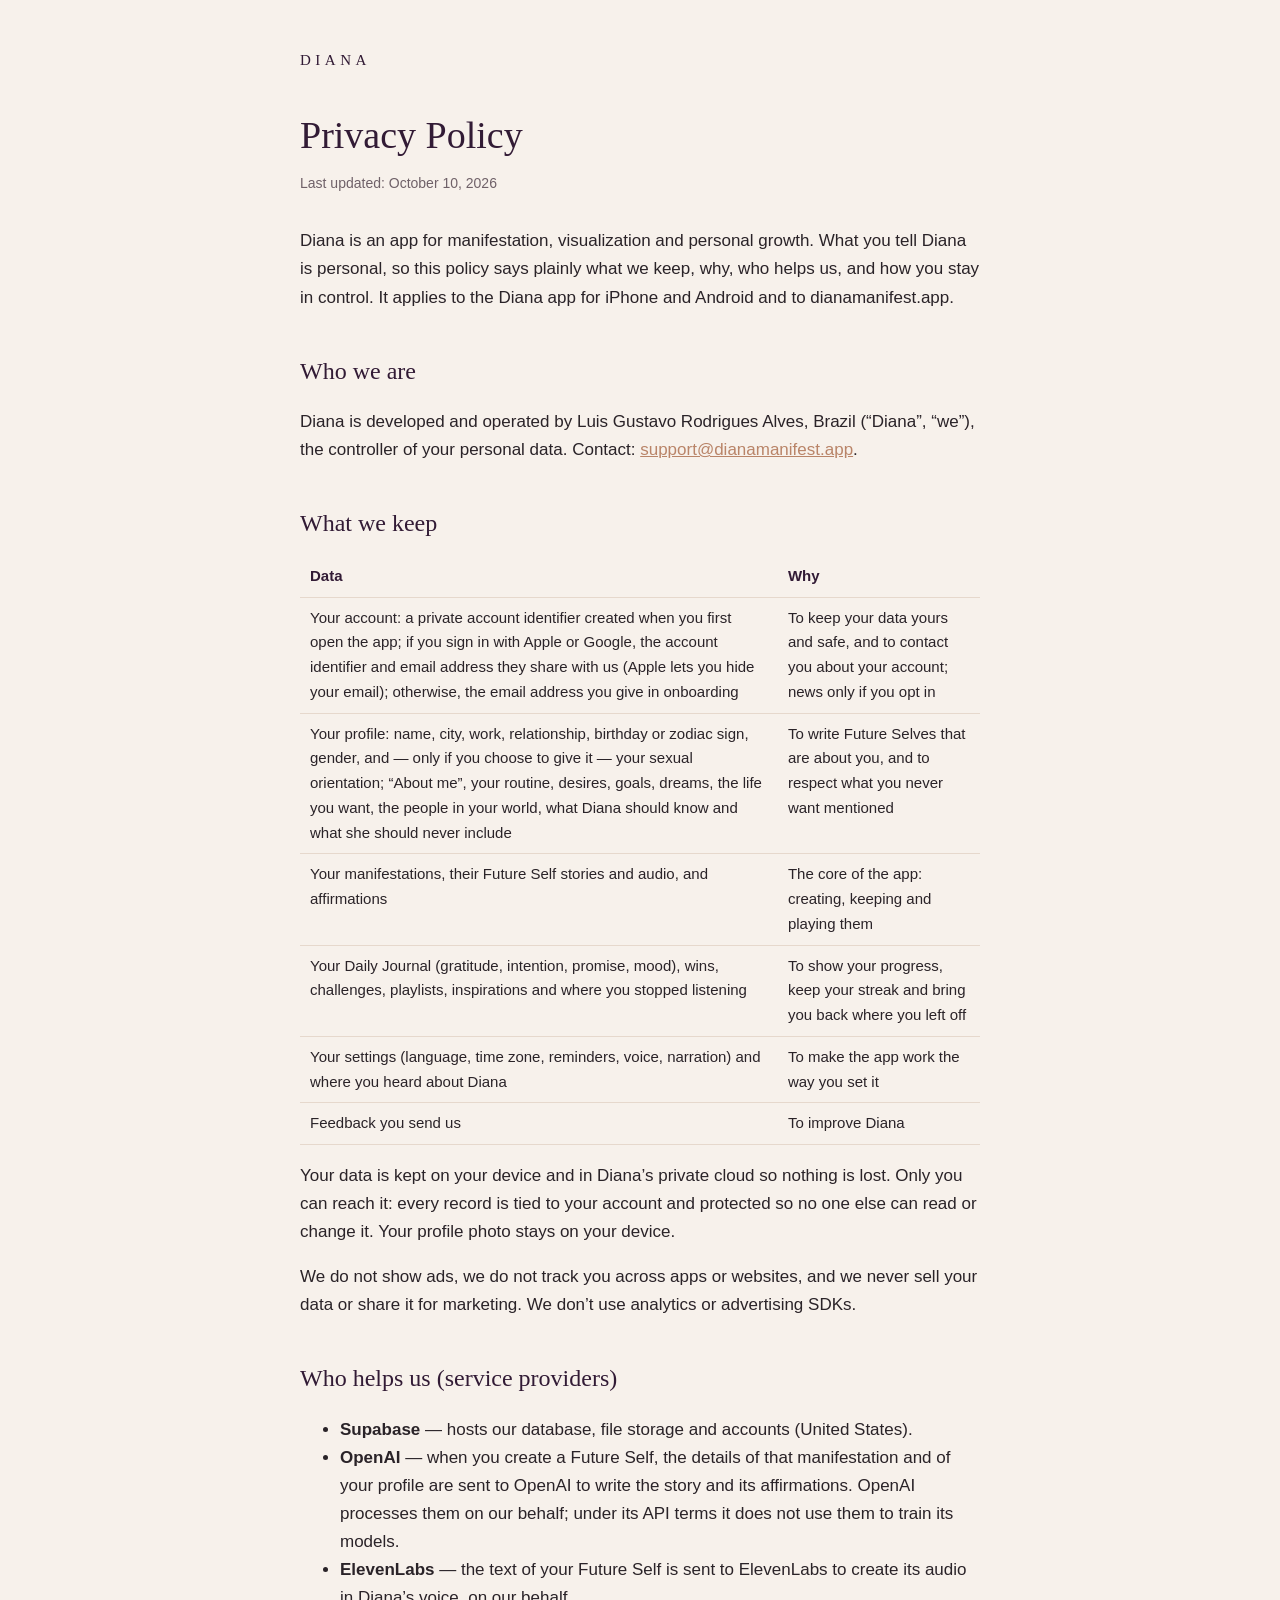
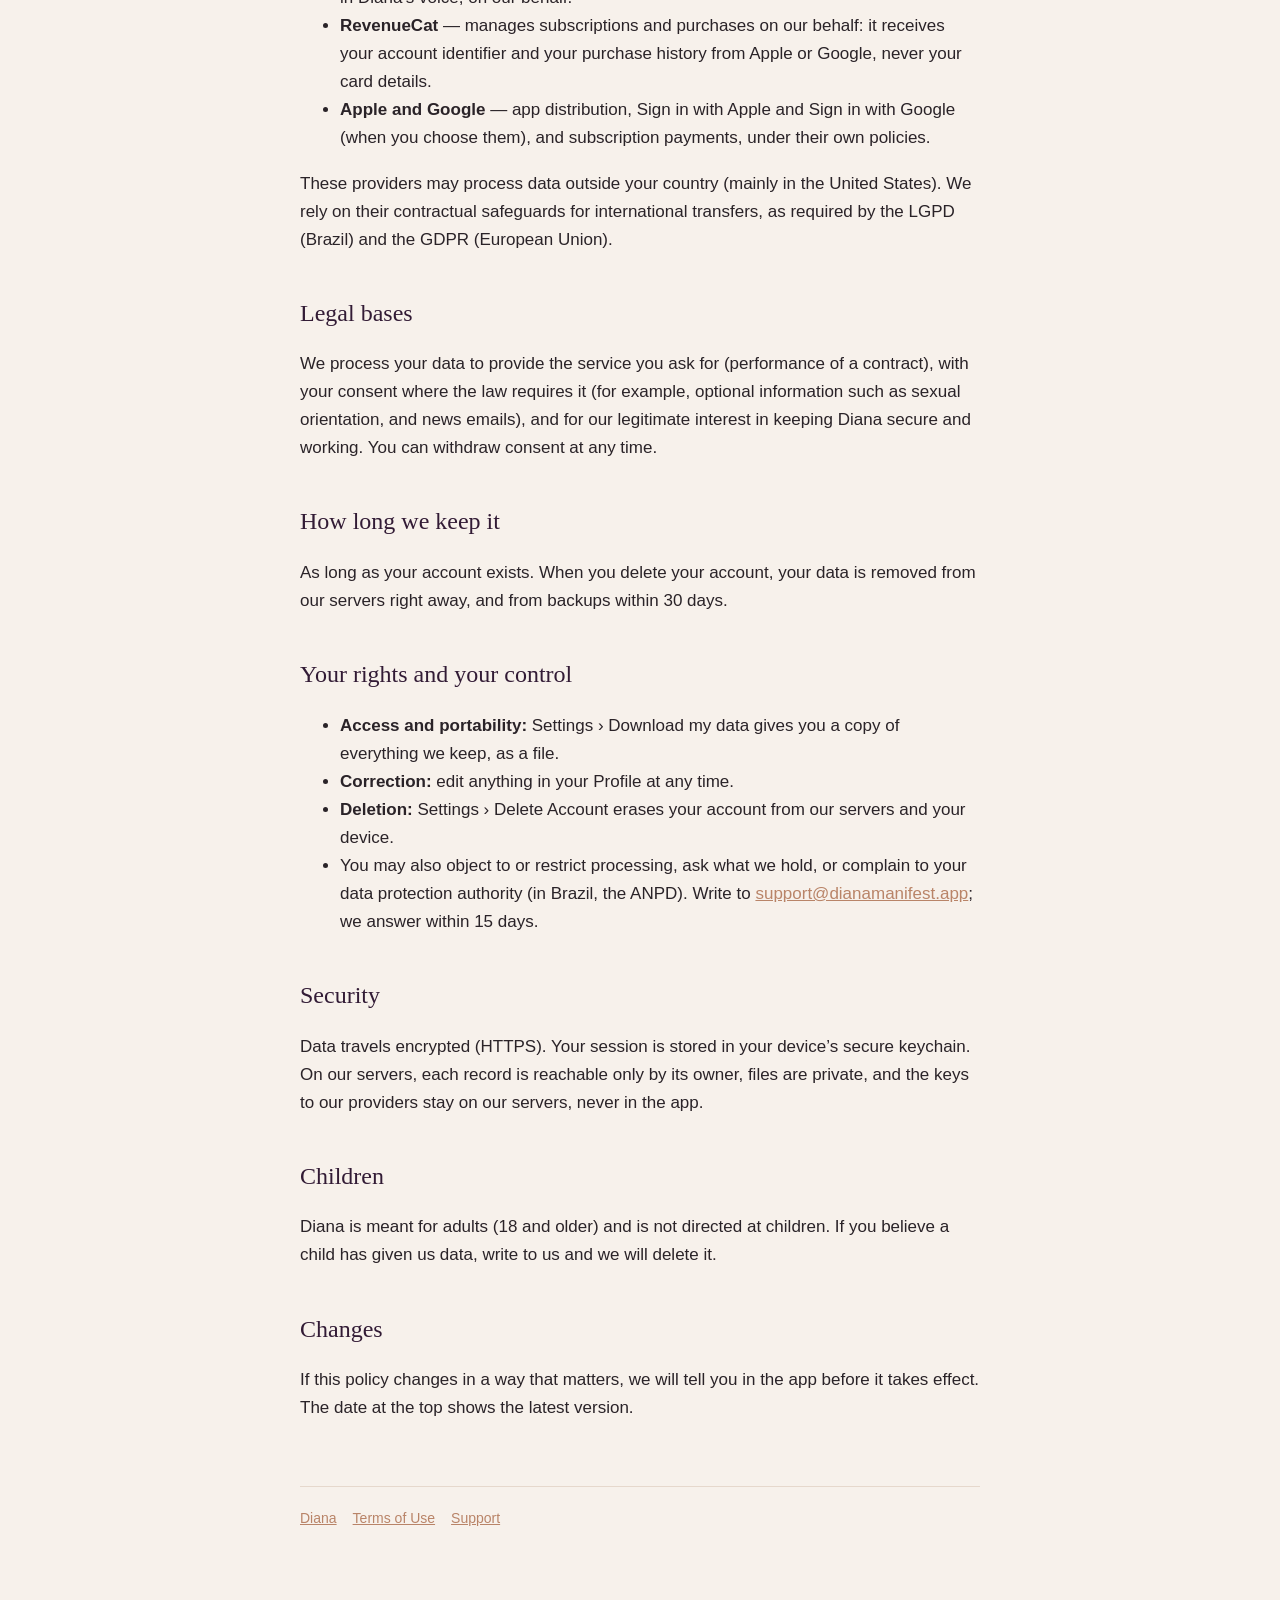
==== privacy.html @ 8d6d5a90 "Diana site: home, privacy, terms, support" ====
<!doctype html>
<html lang="en">
<head>
<meta charset="utf-8">
<meta name="viewport" content="width=device-width, initial-scale=1">
<title>Privacy Policy — Diana</title>
<link rel="stylesheet" href="style.css">
</head>
<body>
<main>
<header><a href="/">DIANA</a></header>
<h1>Privacy Policy</h1>
<p class="updated">Last updated: October 10, 2026</p>

<p>Diana is an app for manifestation, visualization and personal growth. What you tell Diana is personal, so this policy says plainly what we keep, why, who helps us, and how you stay in control. It applies to the Diana app for iPhone and Android and to dianamanifest.app.</p>

<h2>Who we are</h2>
<p>Diana is developed and operated by Luis Gustavo Rodrigues Alves, Brazil (“Diana”, “we”), the controller of your personal data. Contact: <a href="mailto:support@dianamanifest.app">support@dianamanifest.app</a>.</p>

<h2>What we keep</h2>
<table>
<tr><th>Data</th><th>Why</th></tr>
<tr><td>Your account: a private account identifier created when you first open the app; if you sign in with Apple or Google, the account identifier and email address they share with us (Apple lets you hide your email); otherwise, the email address you give in onboarding</td><td>To keep your data yours and safe, and to contact you about your account; news only if you opt in</td></tr>
<tr><td>Your profile: name, city, work, relationship, birthday or zodiac sign, gender, and — only if you choose to give it — your sexual orientation; “About me”, your routine, desires, goals, dreams, the life you want, the people in your world, what Diana should know and what she should never include</td><td>To write Future Selves that are about you, and to respect what you never want mentioned</td></tr>
<tr><td>Your manifestations, their Future Self stories and audio, and affirmations</td><td>The core of the app: creating, keeping and playing them</td></tr>
<tr><td>Your Daily Journal (gratitude, intention, promise, mood), wins, challenges, playlists, inspirations and where you stopped listening</td><td>To show your progress, keep your streak and bring you back where you left off</td></tr>
<tr><td>Your settings (language, time zone, reminders, voice, narration) and where you heard about Diana</td><td>To make the app work the way you set it</td></tr>
<tr><td>Feedback you send us</td><td>To improve Diana</td></tr>
</table>
<p>Your data is kept on your device and in Diana’s private cloud so nothing is lost. Only you can reach it: every record is tied to your account and protected so no one else can read or change it. Your profile photo stays on your device.</p>
<p>We do not show ads, we do not track you across apps or websites, and we never sell your data or share it for marketing. We don’t use analytics or advertising SDKs.</p>

<h2>Who helps us (service providers)</h2>
<ul>
<li><strong>Supabase</strong> — hosts our database, file storage and accounts (United States).</li>
<li><strong>OpenAI</strong> — when you create a Future Self, the details of that manifestation and of your profile are sent to OpenAI to write the story and its affirmations. OpenAI processes them on our behalf; under its API terms it does not use them to train its models.</li>
<li><strong>ElevenLabs</strong> — the text of your Future Self is sent to ElevenLabs to create its audio in Diana’s voice, on our behalf.</li>
<li><strong>RevenueCat</strong> — manages subscriptions and purchases on our behalf: it receives your account identifier and your purchase history from Apple or Google, never your card details.</li>
<li><strong>Apple and Google</strong> — app distribution, Sign in with Apple and Sign in with Google (when you choose them), and subscription payments, under their own policies.</li>
</ul>
<p>These providers may process data outside your country (mainly in the United States). We rely on their contractual safeguards for international transfers, as required by the LGPD (Brazil) and the GDPR (European Union).</p>

<h2>Legal bases</h2>
<p>We process your data to provide the service you ask for (performance of a contract), with your consent where the law requires it (for example, optional information such as sexual orientation, and news emails), and for our legitimate interest in keeping Diana secure and working. You can withdraw consent at any time.</p>

<h2>How long we keep it</h2>
<p>As long as your account exists. When you delete your account, your data is removed from our servers right away, and from backups within 30 days.</p>

<h2>Your rights and your control</h2>
<ul>
<li><strong>Access and portability:</strong> Settings › Download my data gives you a copy of everything we keep, as a file.</li>
<li><strong>Correction:</strong> edit anything in your Profile at any time.</li>
<li><strong>Deletion:</strong> Settings › Delete Account erases your account from our servers and your device.</li>
<li>You may also object to or restrict processing, ask what we hold, or complain to your data protection authority (in Brazil, the ANPD). Write to <a href="mailto:support@dianamanifest.app">support@dianamanifest.app</a>; we answer within 15 days.</li>
</ul>

<h2>Security</h2>
<p>Data travels encrypted (HTTPS). Your session is stored in your device’s secure keychain. On our servers, each record is reachable only by its owner, files are private, and the keys to our providers stay on our servers, never in the app.</p>

<h2>Children</h2>
<p>Diana is meant for adults (18 and older) and is not directed at children. If you believe a child has given us data, write to us and we will delete it.</p>

<h2>Changes</h2>
<p>If this policy changes in a way that matters, we will tell you in the app before it takes effect. The date at the top shows the latest version.</p>

<footer><a href="/">Diana</a><a href="terms.html">Terms of Use</a><a href="support.html">Support</a></footer>
</main>
</body>
</html>
---- style.css ----
/* dianamanifest.app — the legal and support pages, in the app's cream, plum and champagne. */
:root { --cream: #f7f1eb; --plum: #321b35; --ink: #2a2328; --muted: #6f6168; --champagne: #b98468; --line: #e6d8cc; }
* { box-sizing: border-box; }
body { margin: 0; background: var(--cream); color: var(--ink); font: 17px/1.65 -apple-system, BlinkMacSystemFont, "Segoe UI", Roboto, sans-serif; }
main { max-width: 720px; margin: 0 auto; padding: 48px 20px 80px; }
header { display: flex; align-items: center; gap: 12px; margin-bottom: 40px; }
header a { color: var(--plum); text-decoration: none; font-family: Georgia, "Times New Roman", serif; letter-spacing: 0.3em; font-size: 15px; }
h1 { font-family: Georgia, "Times New Roman", serif; font-weight: 400; color: var(--plum); font-size: 38px; line-height: 1.2; margin: 0 0 8px; }
h2 { font-family: Georgia, "Times New Roman", serif; font-weight: 400; color: var(--plum); font-size: 24px; margin: 40px 0 8px; }
.updated { color: var(--muted); font-size: 14px; margin-bottom: 32px; }
a { color: var(--champagne); }
table { width: 100%; border-collapse: collapse; font-size: 15px; margin: 12px 0; }
th, td { text-align: left; vertical-align: top; padding: 8px 10px; border-bottom: 1px solid var(--line); }
th { color: var(--plum); font-weight: 600; }
footer { margin-top: 64px; padding-top: 20px; border-top: 1px solid var(--line); color: var(--muted); font-size: 14px; }
footer a { margin-right: 16px; }
.lead { font-size: 20px; color: var(--muted); }
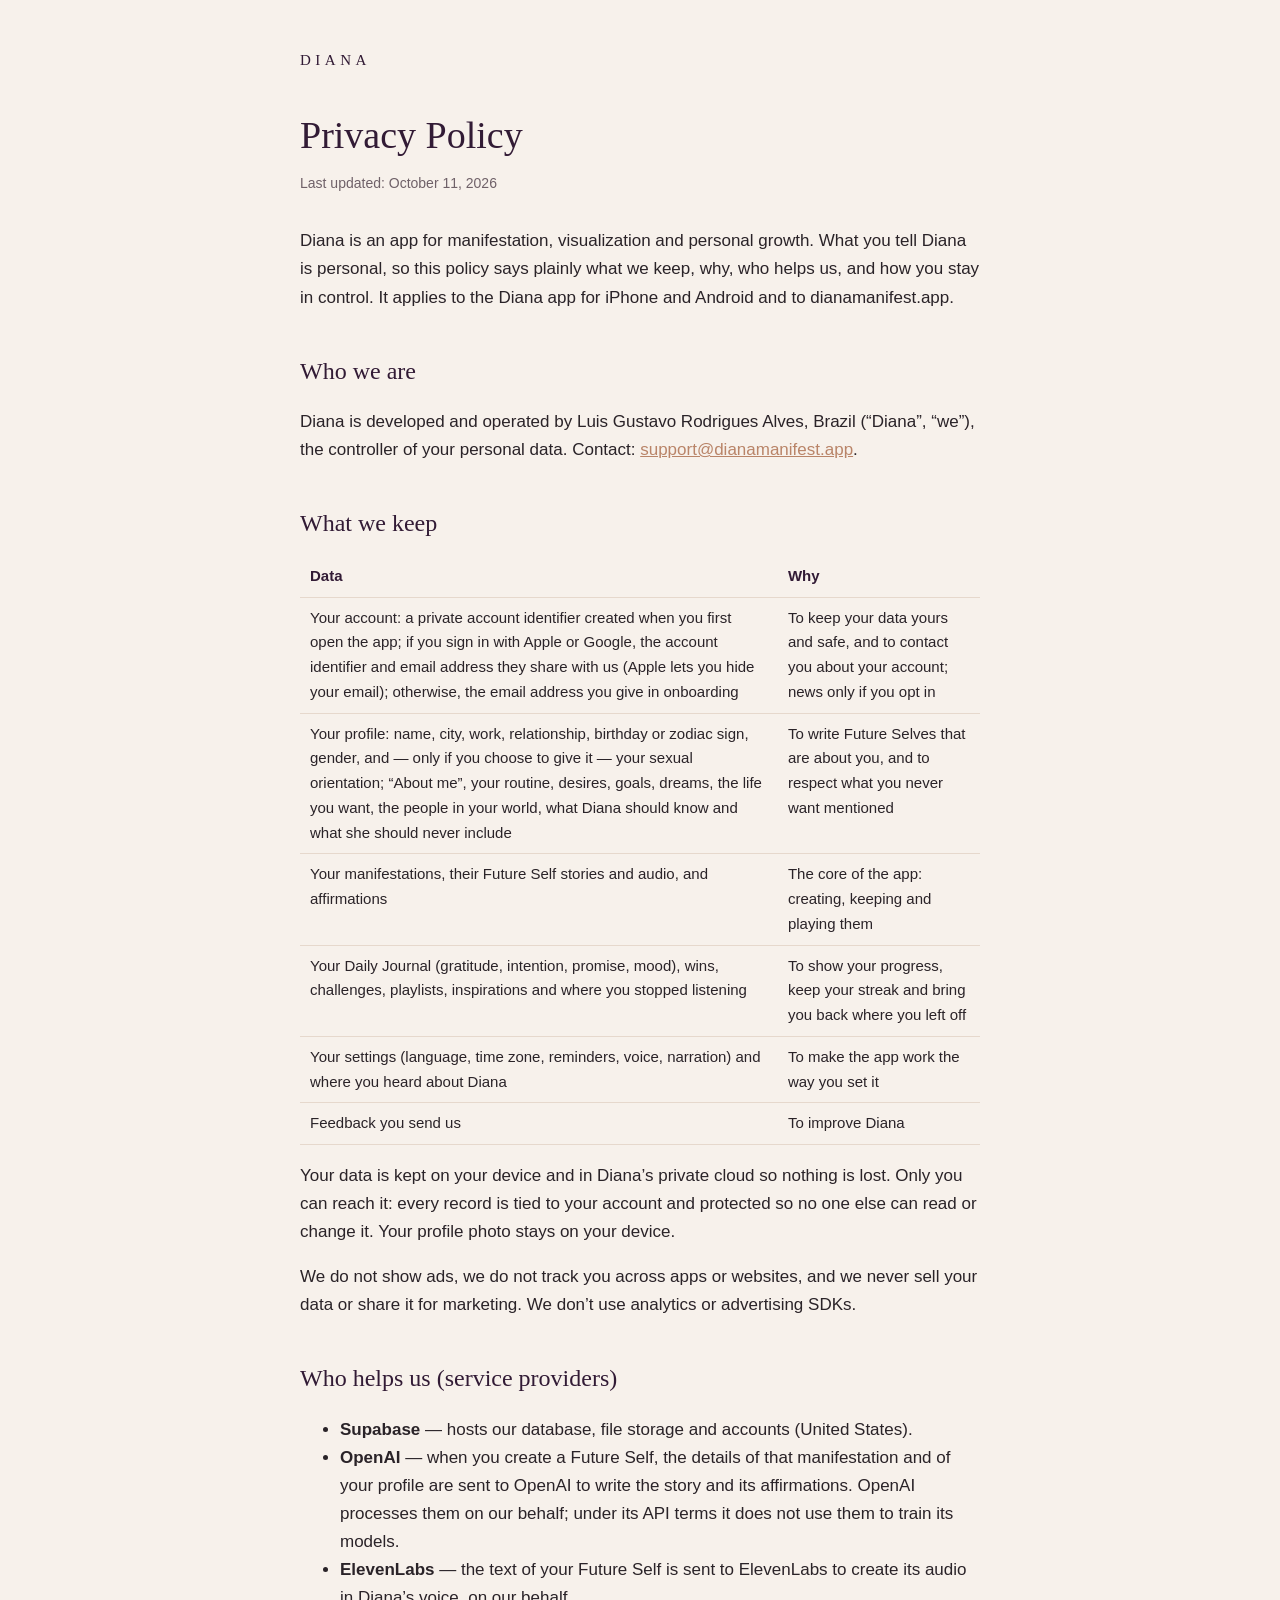
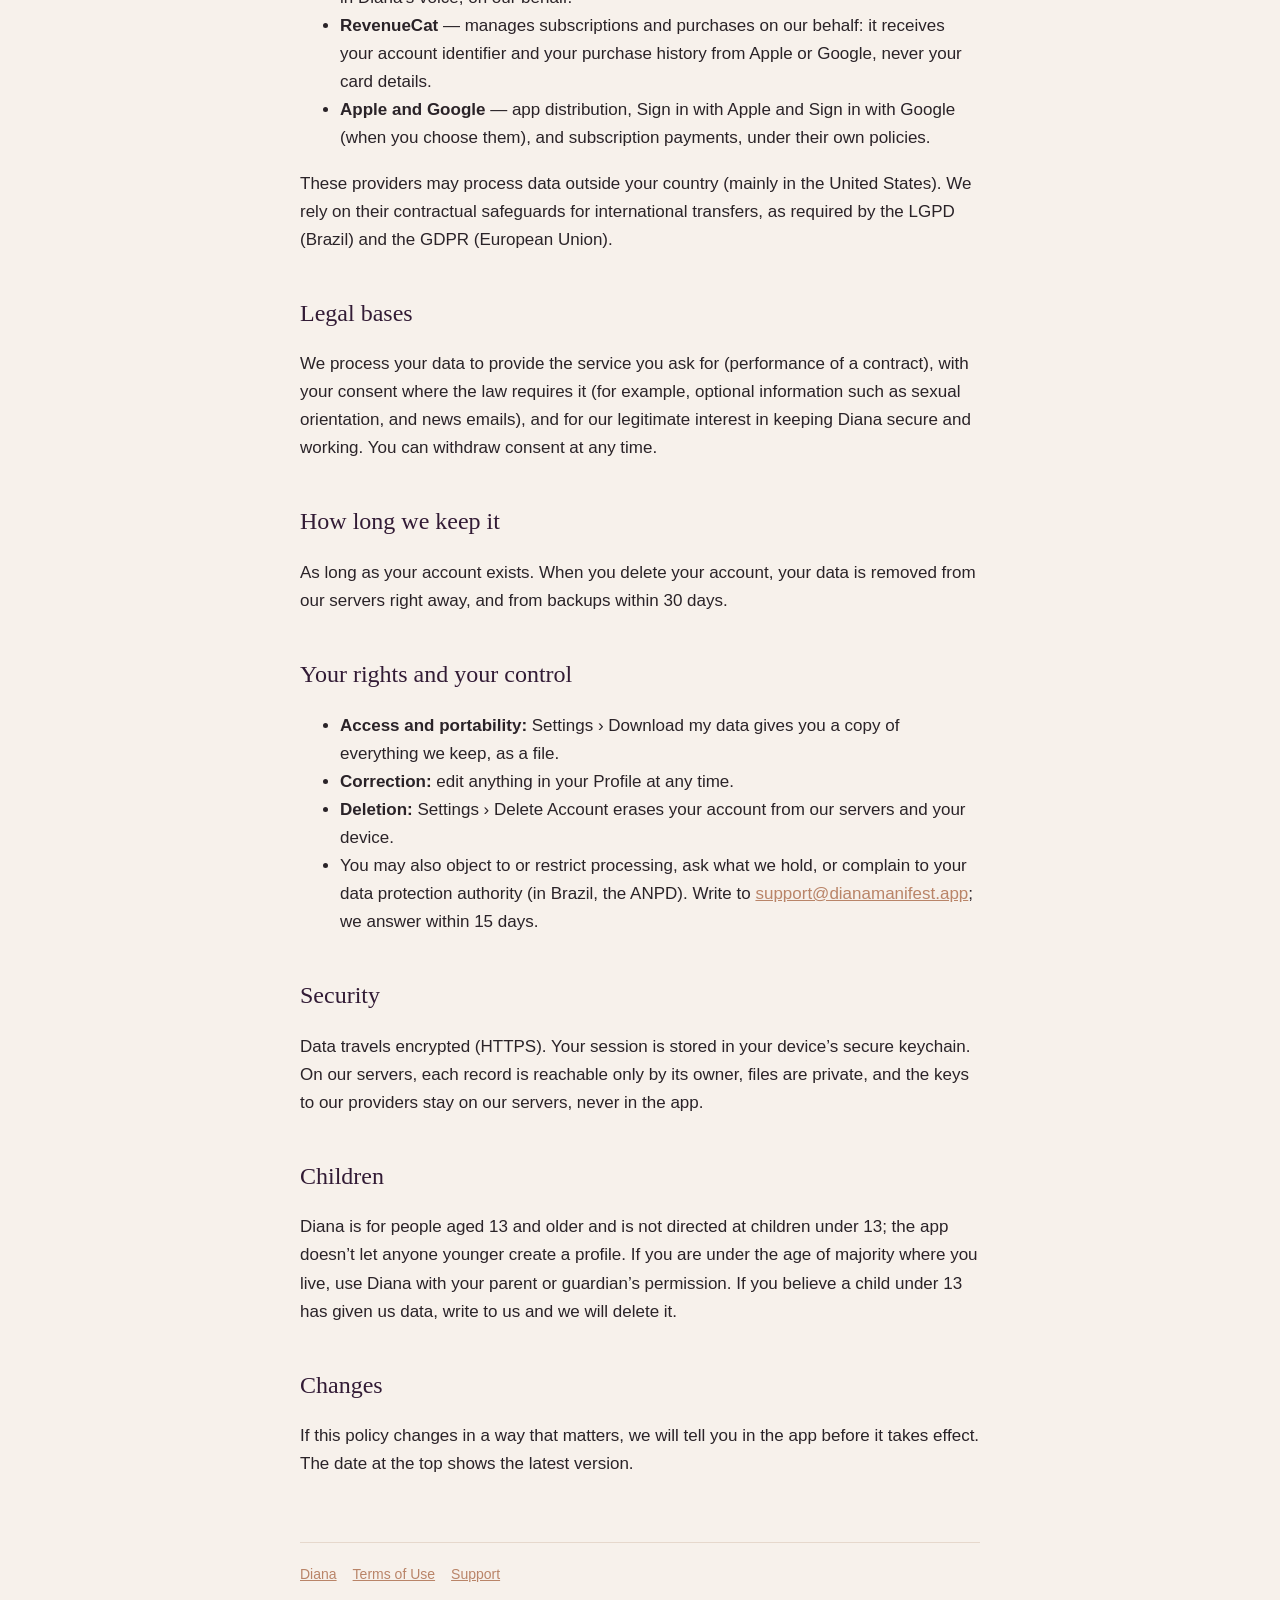
==== commit 8051018c: "Terms and privacy: 13 and older; privacy names RevenueCat and Sign in with Apple / Google" ====
--- a/privacy.html
+++ b/privacy.html
@@ -10,7 +10,7 @@
 <main>
 <header><a href="/">DIANA</a></header>
 <h1>Privacy Policy</h1>
-<p class="updated">Last updated: October 10, 2026</p>
+<p class="updated">Last updated: October 11, 2026</p>
 
 <p>Diana is an app for manifestation, visualization and personal growth. What you tell Diana is personal, so this policy says plainly what we keep, why, who helps us, and how you stay in control. It applies to the Diana app for iPhone and Android and to dianamanifest.app.</p>
 
@@ -58,7 +58,7 @@
 <p>Data travels encrypted (HTTPS). Your session is stored in your device’s secure keychain. On our servers, each record is reachable only by its owner, files are private, and the keys to our providers stay on our servers, never in the app.</p>
 
 <h2>Children</h2>
-<p>Diana is meant for adults (18 and older) and is not directed at children. If you believe a child has given us data, write to us and we will delete it.</p>
+<p>Diana is for people aged 13 and older and is not directed at children under 13; the app doesn’t let anyone younger create a profile. If you are under the age of majority where you live, use Diana with your parent or guardian’s permission. If you believe a child under 13 has given us data, write to us and we will delete it.</p>
 
 <h2>Changes</h2>
 <p>If this policy changes in a way that matters, we will tell you in the app before it takes effect. The date at the top shows the latest version.</p>
